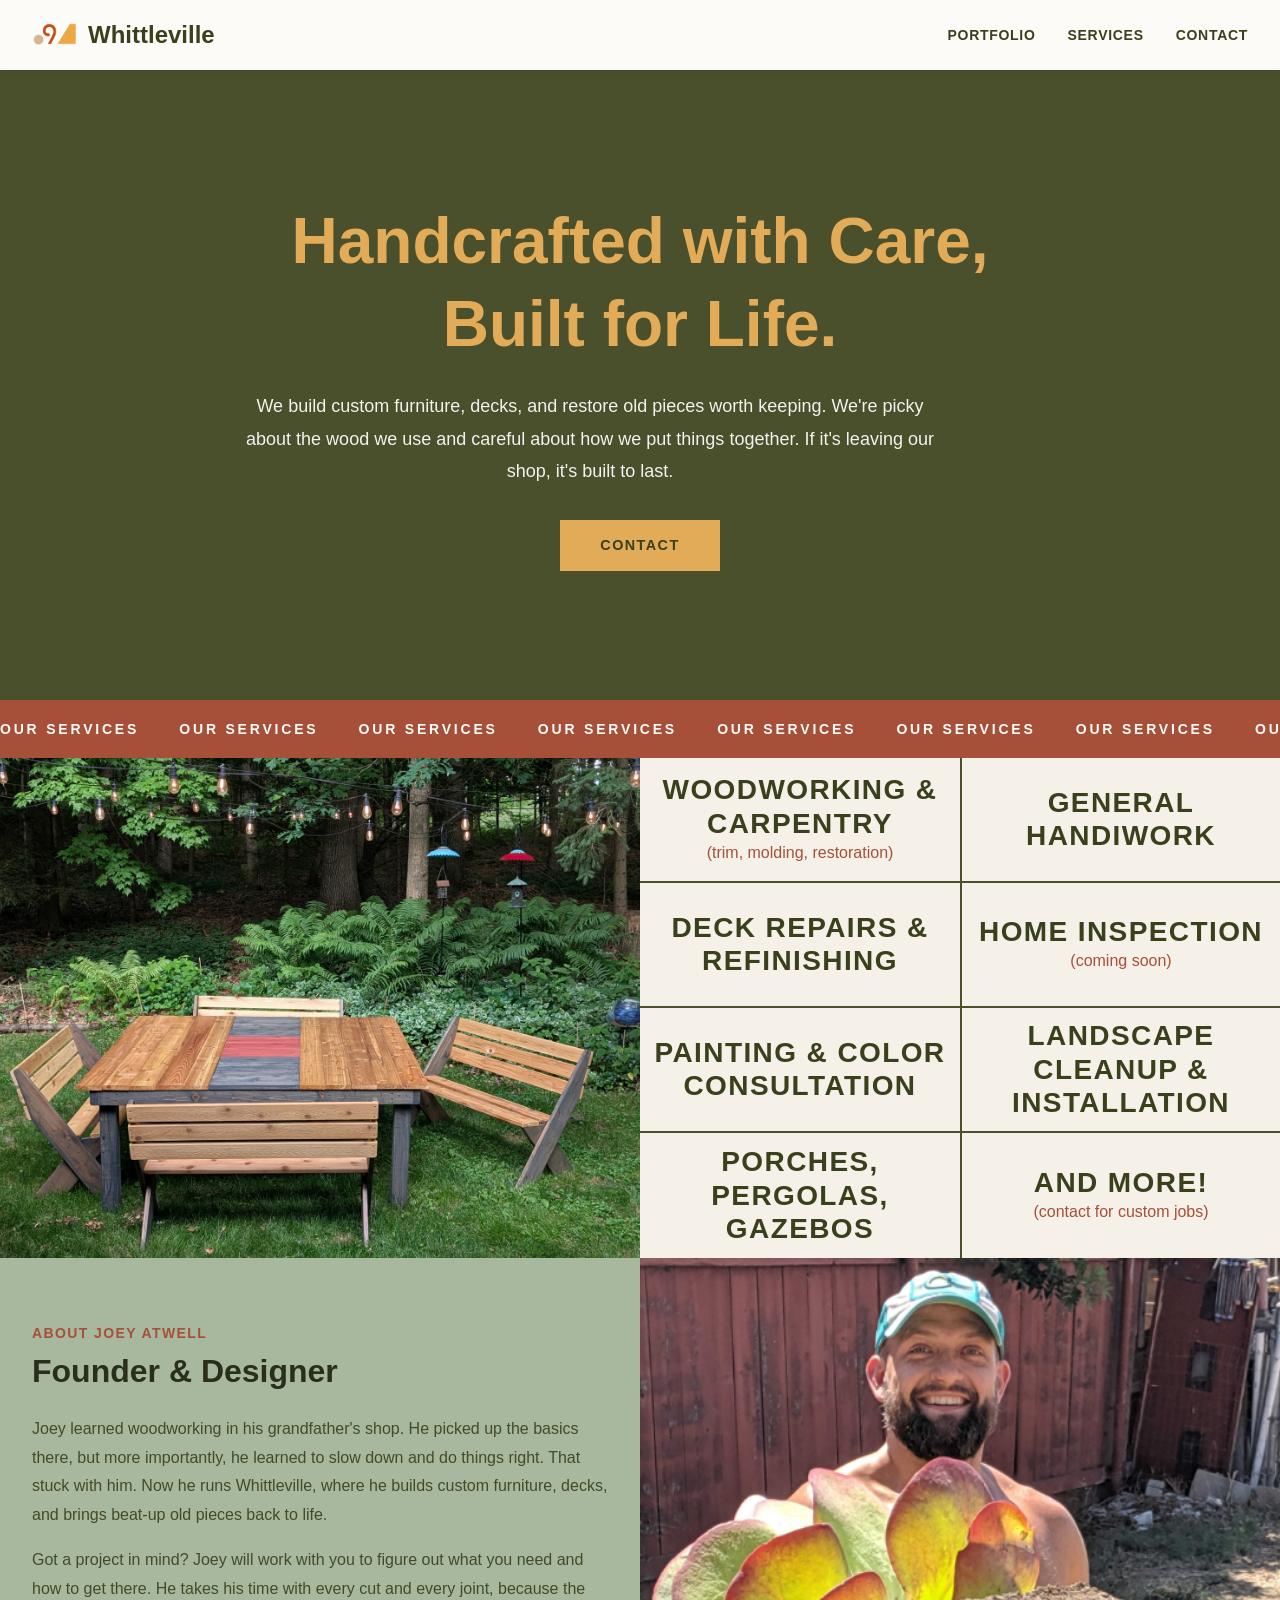
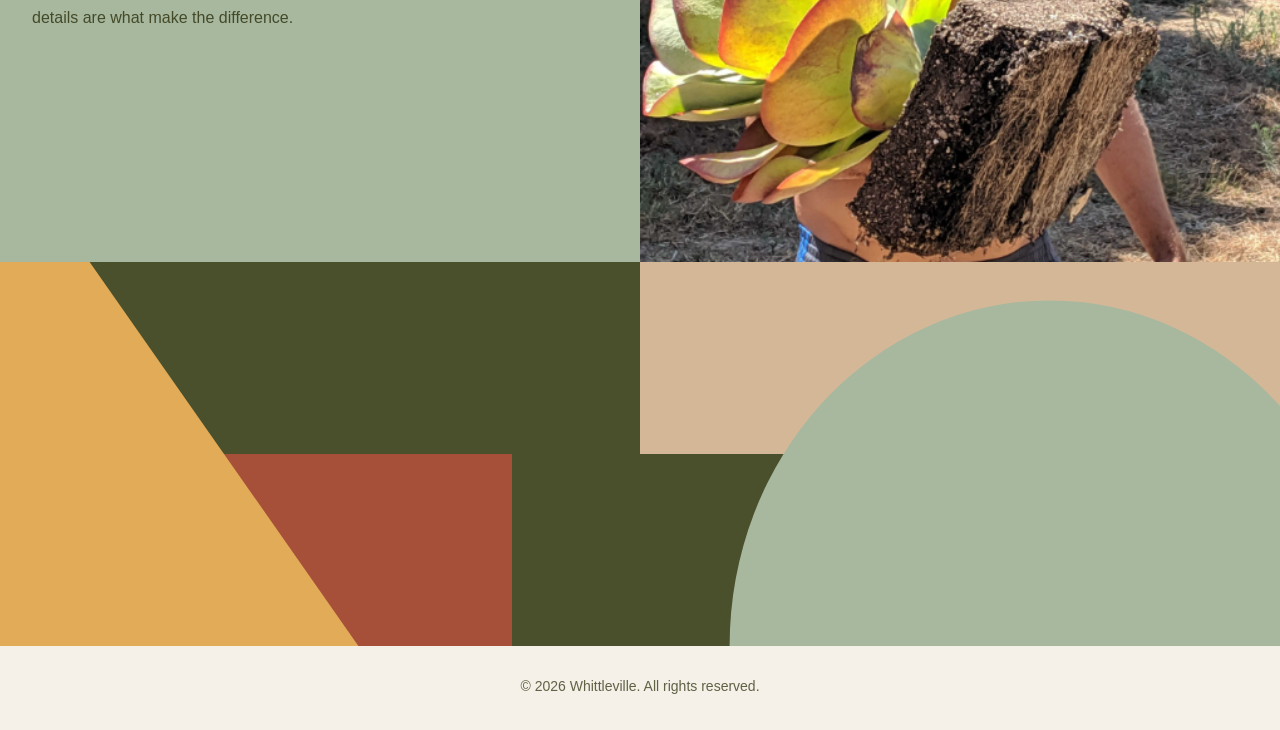
==== index.html @ 52aa02fd "do the thing" ====
<!doctype html>
<html lang="en">
    <head>
        <meta charset="UTF-8" />
        <meta name="viewport" content="width=device-width, initial-scale=1.0" />
        <meta
            name="description"
            content="Whittleville - Custom woodworking, furniture restoration, and deck building done right."
        />
        <title>Whittleville - Handcrafted with Care, Built for Life</title>
        <link rel="stylesheet" href="css/styles.css" />
        <link rel="preconnect" href="https://fonts.googleapis.com" />
        <link rel="preconnect" href="https://fonts.gstatic.com" crossorigin />
        <link
            href="https://fonts.googleapis.com/css2?family=Courier+Prime:wght@400;700&display=swap"
            rel="stylesheet"
        />
    </head>
    <body>
        <!-- Header & Navigation -->
        <header class="header">
            <nav class="nav container">
                <a href="index.html" class="nav__logo">
                    <span class="nav__logo-icon">
                        <img src="images/logo-transparent.png" alt="logo" />
                    </span>
                    Whittleville
                </a>

                <button class="nav__toggle" aria-label="Toggle navigation">
                    <span></span>
                    <span></span>
                    <span></span>
                </button>

                <div class="nav__menu">
                    <ul class="nav__list">
                        <li>
                            <a href="portfolio.html" class="nav__link"
                                >Portfolio</a
                            >
                        </li>
                        <li>
                            <a href="services.html" class="nav__link"
                                >Services</a
                            >
                        </li>
                        <li>
                            <a href="contact.html" class="nav__link">Contact</a>
                        </li>
                    </ul>
                </div>
            </nav>
        </header>

        <!-- Hero Section -->
        <section class="hero">
            <div class="hero__container">
                <h1 class="hero__title">
                    Handcrafted with Care, Built for Life.
                </h1>
                <p class="hero__text">
                    We build custom furniture, decks, and restore old pieces
                    worth keeping. We're picky about the wood we use and careful
                    about how we put things together. If it's leaving our shop,
                    it's built to last.
                </p>
                <a href="contact.html" class="btn">Contact</a>
            </div>
        </section>

        <!-- Services Banner -->
        <div class="services-banner">
            <div class="services-banner__text">
                OUR SERVICES&nbsp;&nbsp;&nbsp;&nbsp;&nbsp;&nbsp;OUR
                SERVICES&nbsp;&nbsp;&nbsp;&nbsp;&nbsp;&nbsp;OUR
                SERVICES&nbsp;&nbsp;&nbsp;&nbsp;&nbsp;&nbsp;OUR
                SERVICES&nbsp;&nbsp;&nbsp;&nbsp;&nbsp;&nbsp;OUR
                SERVICES&nbsp;&nbsp;&nbsp;&nbsp;&nbsp;&nbsp;OUR
                SERVICES&nbsp;&nbsp;&nbsp;&nbsp;&nbsp;&nbsp;OUR
                SERVICES&nbsp;&nbsp;&nbsp;&nbsp;&nbsp;&nbsp;OUR
                SERVICES&nbsp;&nbsp;&nbsp;&nbsp;&nbsp;&nbsp;OUR
                SERVICES&nbsp;&nbsp;&nbsp;&nbsp;&nbsp;&nbsp;OUR
                SERVICES&nbsp;&nbsp;&nbsp;&nbsp;&nbsp;&nbsp;OUR
                SERVICES&nbsp;&nbsp;&nbsp;&nbsp;&nbsp;&nbsp;OUR
                SERVICES&nbsp;&nbsp;&nbsp;&nbsp;&nbsp;&nbsp;OUR
                SERVICES&nbsp;&nbsp;&nbsp;&nbsp;&nbsp;&nbsp;OUR
                SERVICES&nbsp;&nbsp;&nbsp;&nbsp;&nbsp;&nbsp;OUR
                SERVICES&nbsp;&nbsp;&nbsp;&nbsp;&nbsp;&nbsp;OUR
                SERVICES&nbsp;&nbsp;&nbsp;&nbsp;&nbsp;&nbsp;OUR
                SERVICES&nbsp;&nbsp;&nbsp;&nbsp;&nbsp;&nbsp;OUR
                SERVICES&nbsp;&nbsp;&nbsp;&nbsp;&nbsp;&nbsp;OUR
                SERVICES&nbsp;&nbsp;&nbsp;&nbsp;&nbsp;&nbsp;OUR
                SERVICES&nbsp;&nbsp;&nbsp;&nbsp;&nbsp;&nbsp;
            </div>
        </div>

        <!-- Services Section -->
        <section class="services">
            <div class="services__container">
                <img
                    src="images/project-pictures/finished-patio-furniture.jpg"
                    alt="Custom outdoor furniture set in garden"
                    class="services__image"
                />

                <div class="services__list">
                    <div class="services__item d-flex flex-column">
                        <h3 class="services__name">Woodworking & Carpentry</h3>
                        <span class="color-rust"
                            >(trim, molding, restoration)</span
                        >
                    </div>
                    <div class="services__item">
                        <h3 class="services__name">General Handiwork</h3>
                    </div>
                    <div class="services__item d-flex flex-column">
                        <h3 class="services__name">
                            Deck Repairs & Refinishing
                        </h3>
                    </div>
                    <div class="services__item d-flex flex-column">
                        <h3 class="services__name">Home Inspection</h3>
                        <span class="color-rust">(coming soon)</span>
                    </div>
                    <div class="services__item">
                        <h3 class="services__name">
                            Painting & Color Consultation
                        </h3>
                    </div>
                    <div class="services__item">
                        <h3 class="services__name">
                            Landscape Cleanup & Installation
                        </h3>
                    </div>
                    <div class="services__item">
                        <h3 class="services__name">
                            Porches, Pergolas, Gazebos
                        </h3>
                    </div>
                    <div class="services__item d-flex flex-column">
                        <h3 class="services__name">And more!</h3>
                        <span class="color-rust"
                            >(contact for custom jobs)</span
                        >
                    </div>
                </div>
            </div>
        </section>

        <!-- About Section -->
        <section class="about">
            <div class="about__container container">
                <div class="about__content">
                    <p class="about__subtitle">About Joey Atwell</p>
                    <h2 class="about__title">Founder & Designer</h2>

                    <p class="about__text">
                        Joey learned woodworking in his grandfather's shop. He
                        picked up the basics there, but more importantly, he
                        learned to slow down and do things right. That stuck
                        with him. Now he runs Whittleville, where he builds
                        custom furniture, decks, and brings beat-up old pieces
                        back to life.
                    </p>

                    <p class="about__text">
                        Got a project in mind? Joey will work with you to figure
                        out what you need and how to get there. He takes his
                        time with every cut and every joint, because the details
                        are what make the difference.
                    </p>
                </div>

                <div class="about__image-wrapper">
                    <img
                        src="images/joey-working.png"
                        alt="Joey Atwell working on a project"
                        class="about__image"
                    />
                </div>
            </div>
        </section>

        <!-- Footer -->
        <footer class="footer">
            <svg
                viewBox="0 0 1000 300"
                xmlns="http://www.w3.org/2000/svg"
                preserveAspectRatio="xMidYMid slice"
            >
                <!-- Olive green background -->
                <rect x="0" y="0" width="1000" height="300" fill="#4a4f2c" />

                <!-- Rust/terracotta rectangle - smaller, overlapping -->
                <rect x="0" y="150" width="400" height="150" fill="#a65039" />

                <!-- Mustard/tan gold triangle - large, from bottom left -->
                <polygon points="0,300 0,-100 280,300" fill="#e2ab58" />

                <!-- Sand/blush rectangle - top right -->
                <rect x="500" y="0" width="500" height="150" fill="#d4b797" />

                <!-- Sage green circle/ellipse - bottom right, partially cut off -->
                <ellipse cx="820" cy="300" rx="250" ry="270" fill="#a8b89f" />
            </svg>
            <div class="container">
                <p class="footer__text">
                    &copy;
                    <script>
                        document.write(new Date().getFullYear());
                    </script>
                    Whittleville. All rights reserved.
                </p>
            </div>
        </footer>

        <script src="js/main.js"></script>
    </body>
</html>
---- css/styles.css ----
/* ==========================================
   WHITTLEVILLE WEBSITE - MOBILE FIRST
   ========================================== */

/* ==========================================
   CSS RESET & BASE STYLES
   ========================================== */

* {
    margin: 0;
    padding: 0;
    box-sizing: border-box;
}

:root {
    /* Color Palette */
    --olive-green: #4a4f2c;
    --dark-olive: #3a3f1c;
    --tan-gold: #e2ab58;
    --rust-orange: #a65039;
    --cream: #f5f0e8;
    --sage-green: #a8b89f;
    --dark-green: #2a2f1c;
    --light-cream: #fdfbf7;
    --sand: #d4b797;
    --font-body:
        -apple-system, BlinkMacSystemFont, "Segoe UI", Roboto, Oxygen, Ubuntu,
        sans-serif;

    /* Spacing */
    --spacing-xs: 0.5rem;
    --spacing-sm: 1rem;
    --spacing-md: 2rem;
    --spacing-lg: 3rem;
    --spacing-xl: 4rem;

    /* Container */
    --container-padding: 1.5rem;
}

.color-rust {
    color: var(--rust-orange);
}

html {
    font-size: 16px;
    scroll-behavior: smooth;
}

body {
    font-family: var(--font-body);
    line-height: 1.6;
    color: var(--dark-olive);
    background-color: var(--light-cream);
}

img {
    max-width: 100%;
    height: auto;
    display: block;
}

a {
    text-decoration: none;
    color: inherit;
}

ul {
    list-style: none;
}

.d-flex {
    display: flex;
}

.flex-column {
    flex-direction: column;
}

/* ==========================================
   TYPOGRAPHY
   ========================================== */

h1,
h2,
h3,
h4,
h5,
h6 {
    font-family: var(--font-heading);
    font-weight: 700;
    line-height: 1.2;
    margin-bottom: 1rem;
}

h1 {
    font-size: 2rem;
}

h2 {
    font-size: 1.75rem;
}

h3 {
    font-size: 1.5rem;
}

h4 {
    font-size: 1.25rem;
}

p {
    margin-bottom: 1rem;
}

/* ==========================================
   BUTTONS
   ========================================== */

.btn {
    display: inline-block;
    padding: 0.875rem 2.5rem;
    background-color: var(--tan-gold);
    color: var(--dark-olive);
    font-family: var(--font-heading);
    font-size: 0.9rem;
    font-weight: 700;
    letter-spacing: 0.1em;
    text-transform: uppercase;
    border: none;
    cursor: pointer;
    transition: all 0.3s ease;
}

.btn:hover {
    background-color: #c99560;
    transform: translateY(-2px);
    box-shadow: 0 4px 12px rgba(0, 0, 0, 0.15);
}

.btn:active {
    transform: translateY(0);
}

/* ==========================================
   LAYOUT
   ========================================== */

.container {
    max-width: var(--container-max);
    margin: 0 auto;
    padding: 0 var(--container-padding);
}

.section {
    padding: var(--spacing-xl) 0;
}

/* ==========================================
   HEADER & NAVIGATION
   ========================================== */

.header {
    background-color: var(--light-cream);
    padding: 1rem 0;
    position: sticky;
    top: 0;
    z-index: 1000;
    box-shadow: 0 2px 8px rgba(0, 0, 0, 0.05);
}

.nav {
    display: flex;
    justify-content: space-between;
    align-items: center;
}

.nav__logo {
    display: flex;
    align-items: center;
    gap: 0.5rem;
    font-family: var(--font-heading);
    font-size: 1.5rem;
    font-weight: 700;
    color: var(--dark-olive);
}

.nav__logo-icon {
    width: 3rem;
    height: 1.5rem;
    display: block;
}

.nav__menu {
    display: none;
    flex-direction: column;
    position: absolute;
    top: 100%;
    left: 0;
    right: 0;
    background-color: var(--cream);
    padding: 1rem;
    box-shadow: 0 8px 16px rgba(0, 0, 0, 0.1);
}

.nav__menu.active {
    display: flex;
}

.nav__list {
    display: flex;
    flex-direction: column;
    gap: 1rem;
}

.nav__link {
    font-family: var(--font-heading);
    font-size: 0.875rem;
    font-weight: 600;
    letter-spacing: 0.05em;
    text-transform: uppercase;
    color: var(--dark-olive);
    padding: 0.5rem 0;
    transition: color 0.3s ease;
}

.nav__link:hover {
    color: var(--rust-orange);
}

.nav__toggle {
    background: none;
    border: none;
    cursor: pointer;
    padding: 0.5rem;
    display: flex;
    flex-direction: column;
    gap: 4px;
    z-index: 1001;
}

.nav__toggle span {
    width: 25px;
    height: 3px;
    background-color: var(--dark-olive);
    transition: all 0.3s ease;
    border-radius: 2px;
}

.nav__toggle.active span:nth-child(1) {
    transform: rotate(45deg) translate(6px, 6px);
}

.nav__toggle.active span:nth-child(2) {
    opacity: 0;
}

.nav__toggle.active span:nth-child(3) {
    transform: rotate(-45deg) translate(6px, -6px);
}

/* ==========================================
   HERO SECTION
   ========================================== */

.hero {
    background-color: var(--olive-green);
    color: var(--light-cream);
    text-align: center;
    padding: var(--spacing-xl) var(--container-padding);
    min-height: 60vh;
    display: flex;
    flex-direction: column;
    justify-content: center;
    align-items: center;
}

.hero__title {
    font-family: var(--font-heading);
    font-size: 2.25rem;
    line-height: 1.3;
    margin-bottom: 1.5rem;
    color: var(--tan-gold);
    max-width: 800px;
}

.hero__text {
    font-size: 1rem;
    line-height: 1.8;
    margin-bottom: 2rem;
    max-width: 700px;
    opacity: 0.95;
}

/* ==========================================
   SERVICES BANNER
   ========================================== */

.services-banner {
    background-color: var(--rust-orange);
    color: var(--light-cream);
    padding: 1rem 0;
    overflow: hidden;
    white-space: nowrap;
}

.services-banner__text {
    display: inline-block;
    font-family: var(--font-heading);
    font-size: 0.875rem;
    font-weight: 700;
    letter-spacing: 0.2em;
    text-transform: uppercase;
    animation: scroll-text 15s linear infinite;
}

@keyframes scroll-text {
    0% {
        transform: translateX(0);
    }
    100% {
        transform: translateX(-50%);
    }
}

/* ==========================================
   SERVICES SECTION
   ========================================== */

.services {
    background-color: var(--cream);
    padding: 0;
}

.services__container {
    display: flex;
    flex-direction: column;
    min-height: 400px;
}

.services__image {
    width: 100%;
    height: 300px;
    object-fit: cover;
    flex-shrink: 0;
}

.services__list {
    background-color: var(--cream);
    display: flex;
    flex-wrap: wrap;
}

.services__item {
    padding: 1.5rem 0;
    border-bottom: 2px solid var(--olive-green);
    text-align: center;
    display: flex;
    align-items: center;
    justify-content: center;
    width: 100%;
}

.services__item h3 {
    margin-bottom: 0;
}

.services__item:last-child {
    border-bottom: none;
}

.services__name {
    font-family: var(--font-heading);
    font-size: 1.25rem;
    font-weight: 700;
    letter-spacing: 0.05em;
    color: var(--dark-olive);
    text-transform: uppercase;
    transition: color 0.3s ease;
}

.services__item:hover .services__name {
    color: var(--rust-orange);
}

/* ==========================================
   ABOUT SECTION
   ========================================== */

.about {
    position: relative;
    overflow: hidden;
}

.about__container {
    display: flex;
    flex-direction: column;
    padding: 0;
}

.about__content {
    background-color: var(--sage-green);
    padding: var(--spacing-xl) var(--container-padding);
}

.about__subtitle {
    font-family: var(--font-heading);
    font-size: 0.875rem;
    font-weight: 600;
    letter-spacing: 0.1em;
    text-transform: uppercase;
    color: var(--rust-orange);
    margin-bottom: 0.5rem;
}

.about__title {
    font-family: var(--font-heading);
    font-size: 2rem;
    color: var(--dark-green);
    margin-bottom: 1.5rem;
}

.about__text {
    font-size: 1rem;
    line-height: 1.8;
    color: var(--dark-olive);
    margin-bottom: 1rem;
    opacity: 0.9;
}

.about__image-wrapper {
    width: 100%;
    min-height: 400px;
}

.about__image {
    width: 100%;
    height: 100%;
    min-height: 400px;
    object-fit: cover;
    display: block;
}

/* ==========================================
   FOOTER
   ========================================== */

.footer > .container {
    width: 100%;
    margin-top: -10px;
    background-color: var(--cream);
    color: var(--dark-olive);
    padding: var(--spacing-md) 0;
    text-align: center;
}

.footer__text {
    font-size: 0.875rem;
    opacity: 0.8;
    margin-bottom: 0;
}

/* ==========================================
   PAGE SPECIFIC STYLES
   ========================================== */

/* Page header for internal pages */
.page-header {
    background-color: var(--olive-green);
    color: var(--light-cream);
    padding: var(--spacing-lg) var(--container-padding);
    text-align: center;
}

.page-header__title {
    font-family: var(--font-heading);
    font-size: 2.5rem;
    color: var(--tan-gold);
    margin-bottom: 1rem;
}

.page-header__subtitle {
    font-size: 1.125rem;
    opacity: 0.9;
}

/* Services Detail (services.html) */
.services-detail {
    max-width: 800px;
    margin: 0 auto;
}

.services-detail__block {
    margin-bottom: 4rem;
}

.services-detail__title {
    font-family: var(--font-heading);
    color: var(--rust-orange);
    margin-bottom: 1rem;
}

.services-detail__text {
    line-height: 1.8;
}

.services-detail__cta {
    text-align: center;
    margin-top: 3rem;
}

/* Portfolio - Project Sections */
.project {
    padding: var(--spacing-xl) var(--container-padding);
    border-bottom: 2px solid var(--sage-green);
}

.project:last-child {
    border-bottom: none;
}

.project:nth-child(even) {
    background-color: var(--cream);
}

.project__header {
    max-width: 700px;
    margin-bottom: var(--spacing-lg);
}

.project__title {
    font-family: var(--font-heading);
    font-size: 2rem;
    color: var(--dark-olive);
    margin-bottom: 0.75rem;
}

.project__description {
    font-size: 1.05rem;
    line-height: 1.8;
    color: var(--dark-olive);
    opacity: 0.85;
    margin-bottom: 0;
}

.project__phase {
    margin-bottom: var(--spacing-md);
}

.project__phase:last-child {
    margin-bottom: 0;
}

.project__phase-label {
    display: inline-block;
    font-family: var(--font-heading);
    font-size: 0.8rem;
    font-weight: 700;
    letter-spacing: 0.1em;
    text-transform: uppercase;
    color: var(--rust-orange);
    margin-bottom: 0.75rem;
    border-bottom: 2px solid var(--rust-orange);
    padding-bottom: 0.25rem;
}

.project__photos {
    display: flex;
    flex-direction: column;
    gap: 0.75rem;
}

.project__photo {
    width: 100%;
    aspect-ratio: 4 / 3;
    object-fit: cover;
    display: block;
}

/* Contact Form */
.contact-form {
    max-width: 600px;
    margin: 0 auto;
    padding: var(--spacing-xl) var(--container-padding);
}

.form-group {
    margin-bottom: 1.5rem;
}

.form-label {
    display: block;
    font-family: var(--font-heading);
    font-size: 0.875rem;
    font-weight: 600;
    text-transform: uppercase;
    letter-spacing: 0.05em;
    color: var(--dark-olive);
    margin-bottom: 0.5rem;
}

.form-input,
.form-textarea {
    width: 100%;
    padding: 0.875rem;
    border: 2px solid var(--sage-green);
    background-color: var(--light-cream);
    font-family: var(--font-body);
    font-size: 1rem;
    color: var(--dark-olive);
    transition: border-color 0.3s ease;
}

.form-input:focus,
.form-textarea:focus {
    outline: none;
    border-color: var(--rust-orange);
}

.form-textarea {
    resize: vertical;
    min-height: 150px;
}

.form-button {
    width: 100%;
}

/* ==========================================
   TABLET BREAKPOINT (768px+)
   ========================================== */

@media (min-width: 768px) {
    h1 {
        font-size: 3rem;
    }

    h2 {
        font-size: 2.25rem;
    }

    .nav__toggle {
        display: none;
    }

    .nav__menu {
        display: flex;
        position: static;
        flex-direction: row;
        background-color: transparent;
        padding: 0;
        box-shadow: none;
    }

    .nav__list {
        flex-direction: row;
        gap: 2rem;
    }

    .hero__title {
        font-size: 3.5rem;
    }

    .hero__text {
        font-size: 1.125rem;
    }

    .services__container {
        flex-direction: row;
        min-height: 500px;
    }

    .services__image {
        width: 50%;
        height: auto;
        min-height: 100%;
        object-fit: cover;
        flex-shrink: 0;
    }

    .services__list {
        width: 50%;
        align-content: stretch;
    }

    .services__item {
        padding: 0;
        width: 50%;
        height: 25%;
    }

    .services__item:nth-child(even) {
        border-left: 2px solid var(--olive-green);
    }

    .services__item:nth-last-child(-n + 2) {
        border-bottom: none;
    }

    .services__name {
        font-size: 1.5rem;
    }

    .about__container {
        flex-direction: row;
        align-items: stretch;
        min-height: 500px;
    }

    .about__content {
        flex: 0 0 50%;
        width: 50%;
    }

    .about__image-wrapper {
        flex: 0 0 50%;
        width: 50%;
        min-height: auto;
    }

    .about__image {
        min-height: 100%;
    }

    .project {
        padding: var(--spacing-xl) 2rem;
    }

    .project__photos {
        flex-direction: row;
        gap: 1rem;
    }

    .project__photo {
        flex: 1;
        min-width: 0;
    }

    .form-button {
        width: auto;
    }
}

/* ==========================================
   DESKTOP BREAKPOINT (1024px+)
   ========================================== */

@media (min-width: 1024px) {
    :root {
        --container-padding: 2rem;
    }

    .hero {
        min-height: 70vh;
    }

    .hero__title {
        font-size: 4rem;
    }

    .project__photo {
        aspect-ratio: 5 / 4;
    }

    .services__name {
        font-size: 1.75rem;
    }
}
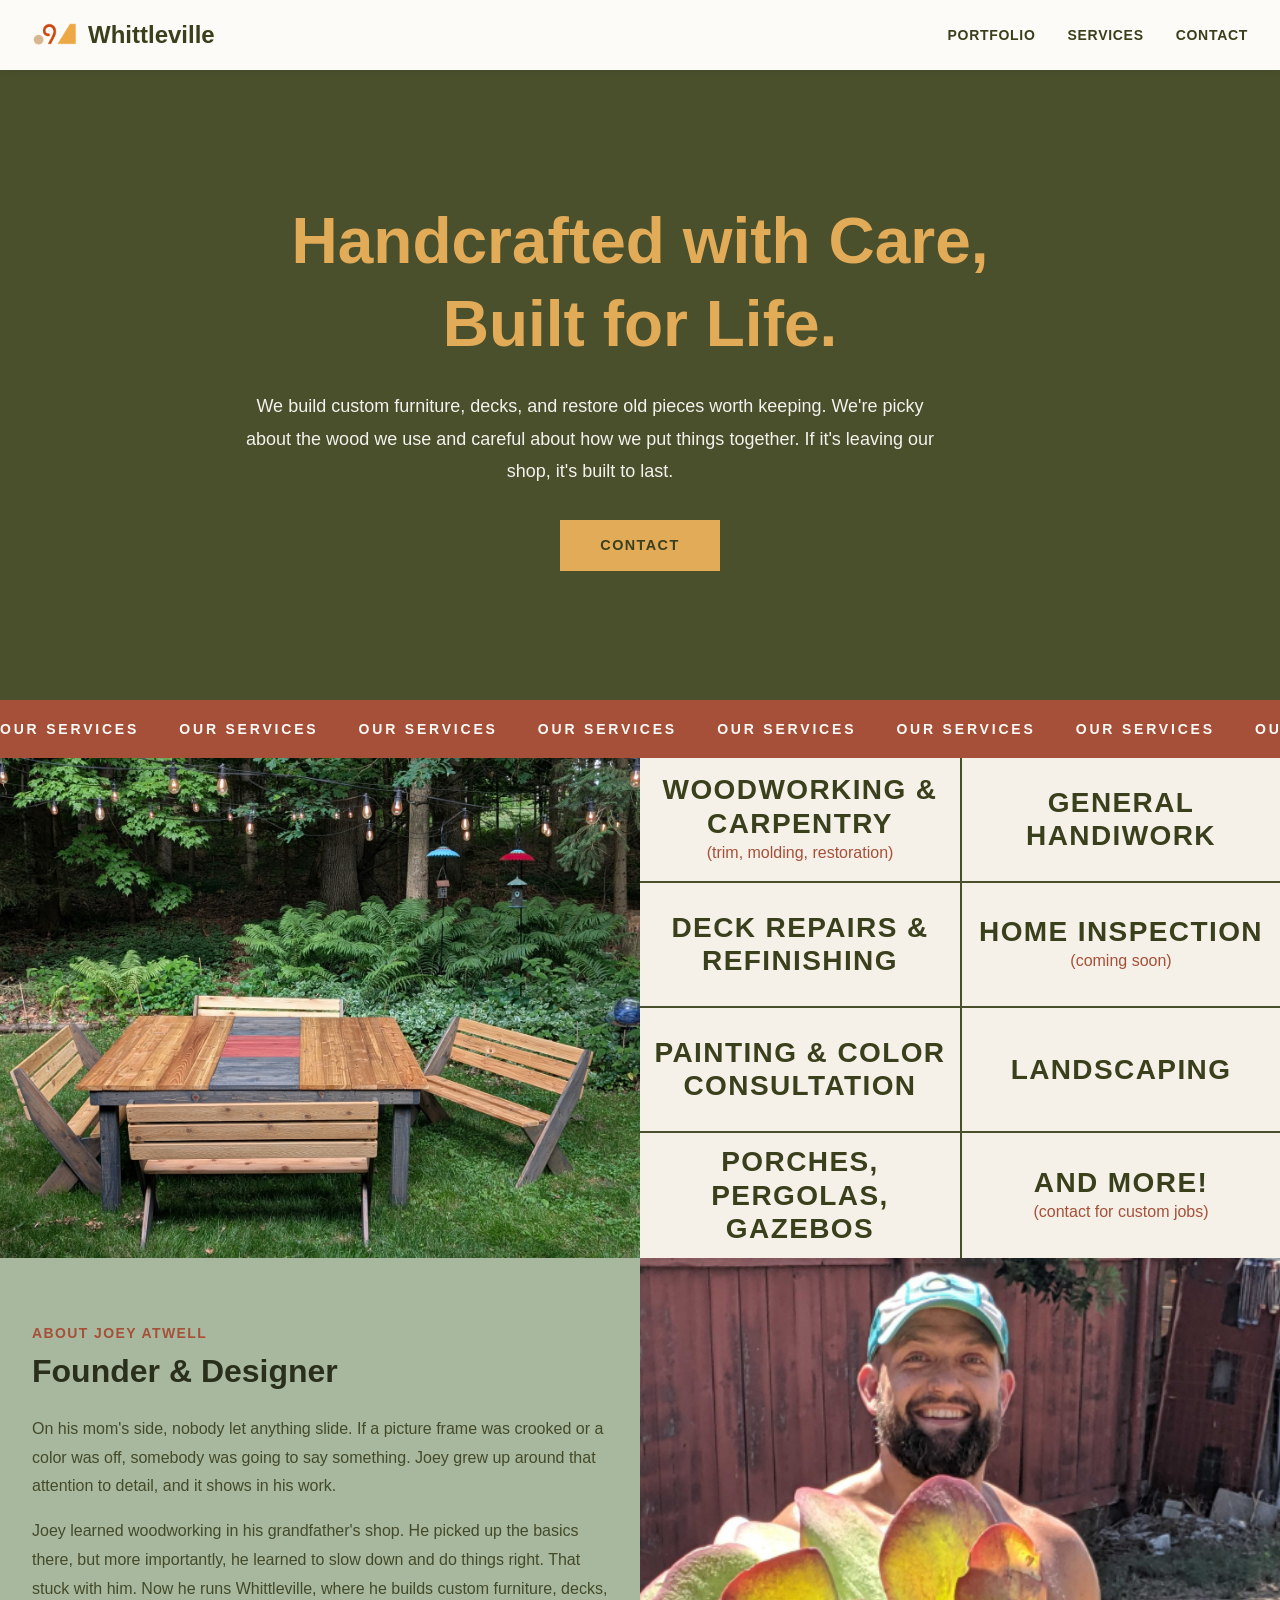
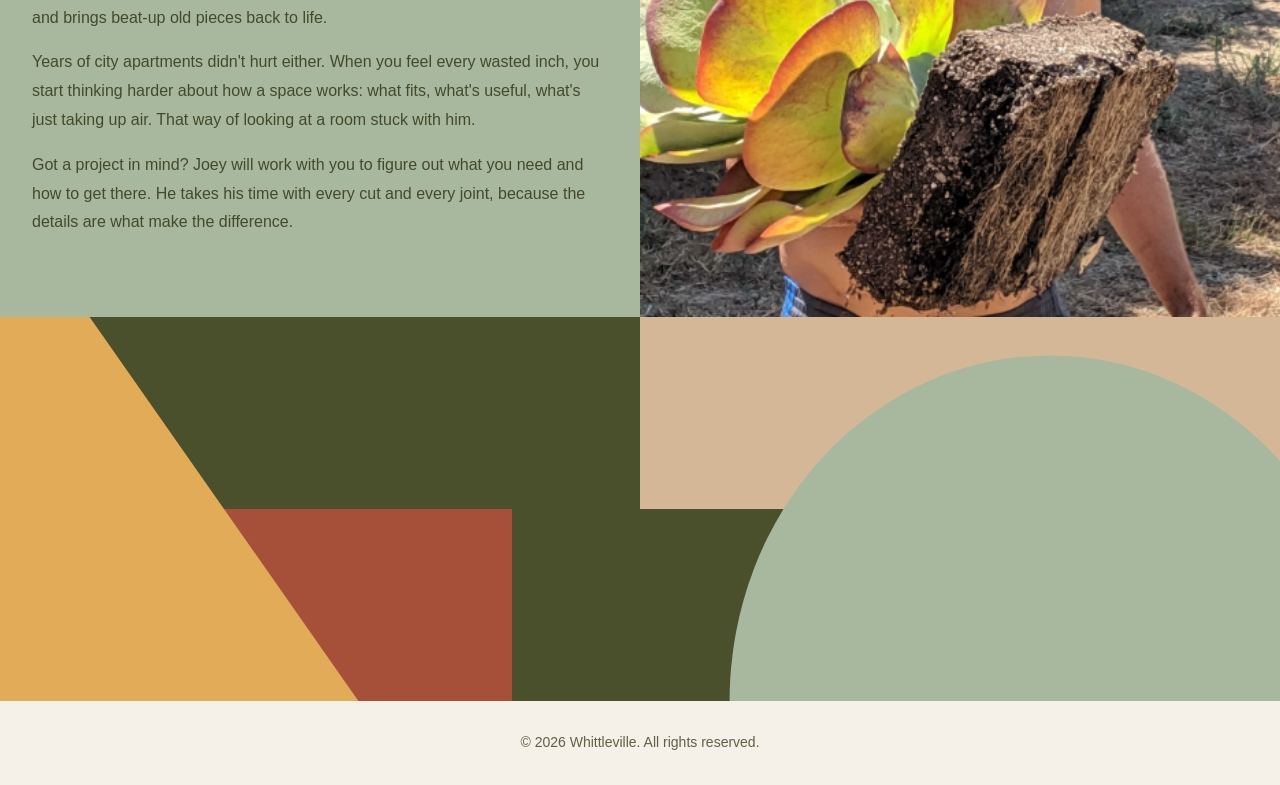
==== commit e6091efe: "Update site copy, services, and contact form - Add about section copy (family eye for detail, grandf" ====
--- a/index.html
+++ b/index.html
@@ -130,7 +130,7 @@
                     </div>
                     <div class="services__item">
                         <h3 class="services__name">
-                            Landscape Cleanup & Installation
+                            Landscaping
                         </h3>
                     </div>
                     <div class="services__item">
@@ -156,12 +156,27 @@
                     <h2 class="about__title">Founder & Designer</h2>
 
                     <p class="about__text">
+                        On his mom's side, nobody let anything slide. If a
+                        picture frame was crooked or a color was off, somebody
+                        was going to say something. Joey grew up around that
+                        attention to detail, and it shows in his work.
+                    </p>
+
+                    <p class="about__text">
                         Joey learned woodworking in his grandfather's shop. He
                         picked up the basics there, but more importantly, he
                         learned to slow down and do things right. That stuck
                         with him. Now he runs Whittleville, where he builds
                         custom furniture, decks, and brings beat-up old pieces
                         back to life.
+                    </p>
+
+                    <p class="about__text">
+                        Years of city apartments didn't hurt either. When you
+                        feel every wasted inch, you start thinking harder about
+                        how a space works: what fits, what's useful, what's
+                        just taking up air. That way of looking at a room stuck
+                        with him.
                     </p>
 
                     <p class="about__text">
